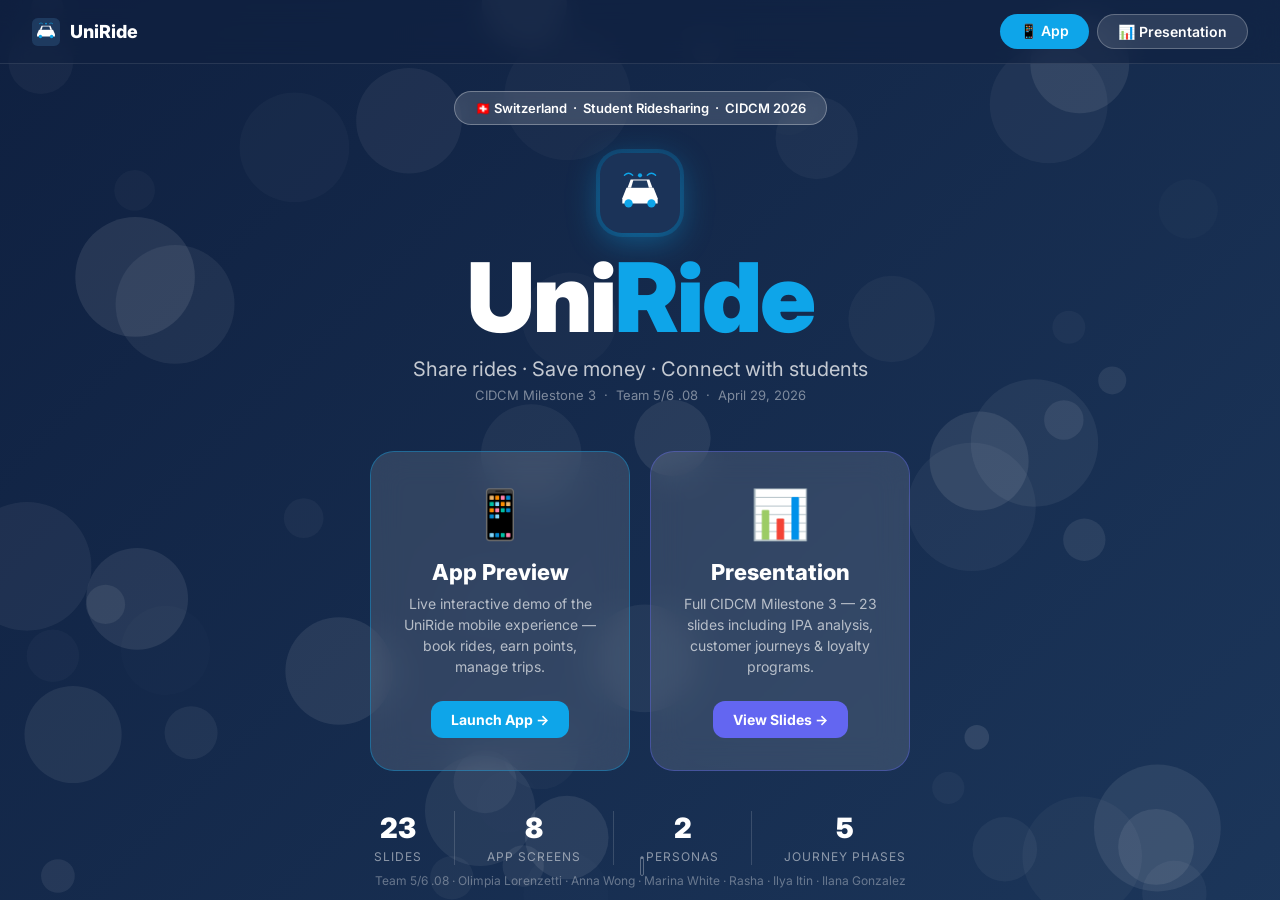
==== web/index.html @ 101ed080 "Initial commit: UniRide web app + presentation" ====
<!DOCTYPE html>
<html lang="en">
<head>
  <meta charset="UTF-8">
  <meta name="viewport" content="width=device-width, initial-scale=1.0">
  <title>UniRide — Student Ridesharing Switzerland</title>
  <link rel="preconnect" href="https://fonts.googleapis.com">
  <link rel="preconnect" href="https://fonts.gstatic.com" crossorigin>
  <link href="https://fonts.googleapis.com/css2?family=Inter:wght@300;400;500;600;700;800;900&display=swap" rel="stylesheet">
  <style>
    *, *::before, *::after { box-sizing: border-box; margin: 0; padding: 0; }

    :root {
      --navy:    #1E3A5F;
      --navy2:   #1B3358;
      --sky:     #0EA5E9;
      --blue:    #2563EB;
      --indigo:  #6366F1;
      --white:   #FFFFFF;
      --bg:      #4A8FD4;
      --glass:   rgba(255,255,255,0.12);
      --glass-b: rgba(255,255,255,0.25);
    }

    html, body {
      height: 100%;
      font-family: 'Inter', system-ui, sans-serif;
      overflow: hidden;
    }

    /* === ANIMATED BACKGROUND === */
    body {
      background: linear-gradient(135deg, #0f2040 0%, #1E3A5F 30%, #0a5fa8 60%, #0EA5E9 100%);
      background-size: 400% 400%;
      animation: gradBG 12s ease infinite;
      position: relative;
    }
    @keyframes gradBG {
      0%   { background-position: 0% 50%; }
      50%  { background-position: 100% 50%; }
      100% { background-position: 0% 50%; }
    }

    /* Particle canvas */
    #particles { position: fixed; inset: 0; pointer-events: none; z-index: 0; }

    /* === TOP NAV === */
    .topnav {
      position: fixed; top: 0; left: 0; right: 0; z-index: 100;
      display: flex; align-items: center; justify-content: space-between;
      padding: 14px 32px;
      background: rgba(15,32,64,0.6);
      backdrop-filter: blur(12px);
      border-bottom: 1px solid rgba(255,255,255,0.1);
    }
    .topnav .nav-logo {
      display: flex; align-items: center; gap: 10px;
      text-decoration: none; color: white; font-weight: 800; font-size: 18px;
    }
    .topnav .nav-links { display: flex; gap: 8px; }
    .topnav a.nav-btn {
      padding: 8px 20px; border-radius: 30px; font-size: 14px; font-weight: 600;
      text-decoration: none; transition: all 0.2s;
    }
    .nav-btn.app   { background: var(--sky); color: white; }
    .nav-btn.pres  { background: var(--glass); color: white; border: 1px solid var(--glass-b); }
    .nav-btn:hover { transform: translateY(-1px); filter: brightness(1.1); }

    /* === HERO === */
    .hero {
      position: relative; z-index: 10;
      height: 100vh;
      display: flex; flex-direction: column;
      align-items: center; justify-content: center;
      text-align: center;
      padding: 80px 24px 24px;
    }

    /* Badge */
    .hero-badge {
      display: inline-flex; align-items: center; gap: 8px;
      background: rgba(255,255,255,0.15);
      border: 1px solid rgba(255,255,255,0.3);
      backdrop-filter: blur(8px);
      padding: 8px 20px; border-radius: 100px;
      font-size: 13px; font-weight: 600; color: white;
      margin-bottom: 28px;
      animation: fadeDown 0.8s ease both;
    }

    /* Logo mark */
    .logo-wrap {
      display: flex; flex-direction: column; align-items: center; gap: 16px;
      margin-bottom: 16px;
      animation: fadeDown 0.9s ease both 0.1s;
    }
    .logo-svg-wrap {
      width: 80px; height: 80px;
      background: var(--navy2);
      border-radius: 22px;
      display: flex; align-items: center; justify-content: center;
      box-shadow: 0 8px 32px rgba(14,165,233,0.4), 0 0 0 4px rgba(14,165,233,0.2);
      transition: transform 0.3s;
    }
    .logo-svg-wrap:hover { transform: scale(1.08) rotate(-3deg); }

    /* Big title */
    .hero-title {
      font-size: clamp(56px, 9vw, 96px);
      font-weight: 900;
      color: white;
      letter-spacing: -2px;
      line-height: 1;
      margin-bottom: 12px;
      animation: fadeDown 1s ease both 0.2s;
    }
    .hero-title span { color: var(--sky); }

    .hero-sub {
      font-size: clamp(16px, 2vw, 20px);
      color: rgba(255,255,255,0.75);
      font-weight: 400;
      margin-bottom: 6px;
      animation: fadeDown 1s ease both 0.3s;
    }
    .hero-sub2 {
      font-size: 13px;
      color: rgba(255,255,255,0.45);
      margin-bottom: 48px;
      animation: fadeDown 1s ease both 0.35s;
    }

    /* === CHOICE CARDS === */
    .choices {
      display: flex; gap: 20px;
      flex-wrap: wrap; justify-content: center;
      animation: fadeUp 1s ease both 0.5s;
    }

    .choice-card {
      width: 260px;
      background: var(--glass);
      border: 1px solid var(--glass-b);
      backdrop-filter: blur(16px);
      border-radius: 24px;
      padding: 32px 28px;
      text-decoration: none;
      color: white;
      transition: all 0.3s cubic-bezier(0.34,1.56,0.64,1);
      cursor: pointer;
      position: relative;
      overflow: hidden;
    }
    .choice-card::before {
      content: '';
      position: absolute; inset: 0;
      background: linear-gradient(135deg, rgba(255,255,255,0.12) 0%, transparent 60%);
      opacity: 0; transition: opacity 0.3s;
    }
    .choice-card:hover { transform: translateY(-8px) scale(1.02); }
    .choice-card:hover::before { opacity: 1; }
    .choice-card.app-card { border-color: rgba(14,165,233,0.4); }
    .choice-card.app-card:hover { box-shadow: 0 20px 60px rgba(14,165,233,0.35); }
    .choice-card.pres-card { border-color: rgba(99,102,241,0.4); }
    .choice-card.pres-card:hover { box-shadow: 0 20px 60px rgba(99,102,241,0.35); }

    .choice-icon {
      font-size: 48px; margin-bottom: 16px;
      display: block;
      animation: float 3s ease-in-out infinite;
    }
    .choice-card.pres-card .choice-icon { animation-delay: 0.5s; }

    .choice-card h2 {
      font-size: 22px; font-weight: 800; margin-bottom: 8px;
    }
    .choice-card p {
      font-size: 14px; color: rgba(255,255,255,0.65); margin-bottom: 24px;
      line-height: 1.5;
    }
    .choice-btn {
      display: inline-flex; align-items: center; gap: 6px;
      background: white; color: var(--navy2);
      padding: 10px 20px; border-radius: 12px;
      font-size: 14px; font-weight: 700;
      transition: all 0.2s;
    }
    .choice-card.app-card .choice-btn { background: var(--sky); color: white; }
    .choice-card.pres-card .choice-btn { background: var(--indigo); color: white; }
    .choice-card:hover .choice-btn { transform: translateX(3px); }

    /* Stats row */
    .stats-row {
      display: flex; gap: 32px;
      margin-top: 40px;
      animation: fadeUp 1s ease both 0.7s;
    }
    .stat { text-align: center; }
    .stat-n {
      font-size: 28px; font-weight: 900; color: white;
      display: block;
    }
    .stat-l {
      font-size: 12px; color: rgba(255,255,255,0.5); text-transform: uppercase; letter-spacing: 1px;
    }
    .stat-div { width: 1px; background: rgba(255,255,255,0.15); }

    /* Footer */
    .footer {
      position: fixed; bottom: 0; left: 0; right: 0;
      padding: 12px;
      text-align: center;
      font-size: 12px;
      color: rgba(255,255,255,0.35);
      z-index: 10;
    }

    /* Animations */
    @keyframes fadeDown {
      from { opacity: 0; transform: translateY(-20px); }
      to   { opacity: 1; transform: translateY(0); }
    }
    @keyframes fadeUp {
      from { opacity: 0; transform: translateY(20px); }
      to   { opacity: 1; transform: translateY(0); }
    }
    @keyframes float {
      0%, 100% { transform: translateY(0px); }
      50%       { transform: translateY(-8px); }
    }

    /* Scroll hint */
    .scroll-hint {
      position: absolute; bottom: 24px; left: 50%; transform: translateX(-50%);
      color: rgba(255,255,255,0.4); font-size: 12px;
      display: flex; flex-direction: column; align-items: center; gap: 6px;
      animation: fadeUp 1s ease both 1s;
    }
    .scroll-dot {
      width: 4px; height: 20px; border: 1px solid rgba(255,255,255,0.3);
      border-radius: 4px; position: relative; overflow: hidden;
    }
    .scroll-dot::after {
      content: ''; position: absolute; top: -6px; left: 0; right: 0;
      height: 8px; background: rgba(255,255,255,0.5); border-radius: 4px;
      animation: scrollDot 1.5s ease infinite;
    }
    @keyframes scrollDot {
      from { top: -6px; } to { top: 18px; }
    }

    @media (max-width: 600px) {
      .choices { flex-direction: column; align-items: center; }
      .choice-card { width: 100%; max-width: 320px; }
      .stats-row { gap: 16px; }
      .topnav { padding: 12px 16px; }
    }
  </style>
</head>
<body>
  <canvas id="particles"></canvas>

  <!-- TOP NAV -->
  <nav class="topnav">
    <a href="index.html" class="nav-logo">
      <svg width="28" height="28" viewBox="0 0 100 100" fill="none">
        <rect width="100" height="100" rx="20" fill="#1E3A5F"/>
        <path d="M18 58 L25 42 L75 42 L82 58 L82 66 L18 66 Z" fill="white"/>
        <path d="M28 42 L34 28 L66 28 L72 42" fill="white"/>
        <circle cx="30" cy="66" r="6" fill="#0EA5E9"/>
        <circle cx="70" cy="66" r="6" fill="#0EA5E9"/>
        <path d="M35 42 L38 30 L62 30 L65 42 Z" fill="#1E3A5F"/>
        <circle cx="50" cy="20" r="3" fill="#0EA5E9"/>
        <path d="M38 20 Q32 14 26 20" stroke="#0EA5E9" fill="none" stroke-width="2" stroke-linecap="round"/>
        <path d="M62 20 Q68 14 74 20" stroke="#0EA5E9" fill="none" stroke-width="2" stroke-linecap="round"/>
      </svg>
      UniRide
    </a>
    <div class="nav-links">
      <a href="app.html" class="nav-btn app">📱 App</a>
      <a href="presentation.html" class="nav-btn pres">📊 Presentation</a>
    </div>
  </nav>

  <!-- HERO -->
  <main class="hero">
    <div class="hero-badge">🇨🇭 Switzerland &nbsp;·&nbsp; Student Ridesharing &nbsp;·&nbsp; CIDCM 2026</div>

    <div class="logo-wrap">
      <div class="logo-svg-wrap">
        <svg width="52" height="52" viewBox="0 0 100 100" fill="none">
          <path d="M16 60 L24 40 L76 40 L84 60 L84 70 L16 70 Z" fill="white"/>
          <path d="M26 40 L32 24 L68 24 L74 40" fill="white"/>
          <circle cx="28" cy="70" r="8" fill="#0EA5E9"/>
          <circle cx="72" cy="70" r="8" fill="#0EA5E9"/>
          <path d="M33 40 L37 26 L63 26 L67 40 Z" fill="#1E3A5F"/>
          <circle cx="50" cy="16" r="4" fill="#0EA5E9"/>
          <path d="M36 16 Q28 8 20 16" stroke="#0EA5E9" fill="none" stroke-width="2.5" stroke-linecap="round"/>
          <path d="M64 16 Q72 8 80 16" stroke="#0EA5E9" fill="none" stroke-width="2.5" stroke-linecap="round"/>
        </svg>
      </div>
    </div>

    <h1 class="hero-title">Uni<span>Ride</span></h1>
    <p class="hero-sub">Share rides · Save money · Connect with students</p>
    <p class="hero-sub2">CIDCM Milestone 3 &nbsp;·&nbsp; Team 5/6 .08 &nbsp;·&nbsp; April 29, 2026</p>

    <!-- CHOICE CARDS -->
    <div class="choices">
      <a href="app.html" class="choice-card app-card">
        <span class="choice-icon">📱</span>
        <h2>App Preview</h2>
        <p>Live interactive demo of the UniRide mobile experience — book rides, earn points, manage trips.</p>
        <span class="choice-btn">Launch App →</span>
      </a>

      <a href="presentation.html" class="choice-card pres-card">
        <span class="choice-icon">📊</span>
        <h2>Presentation</h2>
        <p>Full CIDCM Milestone 3 — 23 slides including IPA analysis, customer journeys & loyalty programs.</p>
        <span class="choice-btn">View Slides →</span>
      </a>
    </div>

    <!-- STATS -->
    <div class="stats-row">
      <div class="stat">
        <span class="stat-n" data-count="23">0</span>
        <span class="stat-l">Slides</span>
      </div>
      <div class="stat-div"></div>
      <div class="stat">
        <span class="stat-n" data-count="8">0</span>
        <span class="stat-l">App Screens</span>
      </div>
      <div class="stat-div"></div>
      <div class="stat">
        <span class="stat-n" data-count="2">0</span>
        <span class="stat-l">Personas</span>
      </div>
      <div class="stat-div"></div>
      <div class="stat">
        <span class="stat-n" data-count="5">0</span>
        <span class="stat-l">Journey Phases</span>
      </div>
    </div>

    <div class="scroll-hint">
      <div class="scroll-dot"></div>
    </div>
  </main>

  <footer class="footer">
    Team 5/6 .08 · Olimpia Lorenzetti · Anna Wong · Marina White · Rasha · Ilya Itin · Ilana Gonzalez
  </footer>

  <script>
    // === PARTICLE SYSTEM ===
    const canvas = document.getElementById('particles');
    const ctx = canvas.getContext('2d');
    let W = canvas.width = window.innerWidth;
    let H = canvas.height = window.innerHeight;

    window.addEventListener('resize', () => {
      W = canvas.width = window.innerWidth;
      H = canvas.height = window.innerHeight;
    });

    const particles = Array.from({length: 55}, () => ({
      x: Math.random() * W,
      y: Math.random() * H,
      r: Math.random() * 60 + 10,
      dx: (Math.random() - 0.5) * 0.3,
      dy: (Math.random() - 0.5) * 0.3,
      a: Math.random() * 0.07 + 0.02,
      phase: Math.random() * Math.PI * 2
    }));

    let t = 0;
    function draw() {
      ctx.clearRect(0, 0, W, H);
      t += 0.005;
      particles.forEach(p => {
        p.x += p.dx; p.y += p.dy;
        if (p.x < -p.r) p.x = W + p.r;
        if (p.x > W + p.r) p.x = -p.r;
        if (p.y < -p.r) p.y = H + p.r;
        if (p.y > H + p.r) p.y = -p.r;
        const pulse = p.a + Math.sin(t + p.phase) * 0.02;
        ctx.beginPath();
        ctx.arc(p.x, p.y, p.r, 0, Math.PI * 2);
        ctx.fillStyle = `rgba(255,255,255,${pulse})`;
        ctx.fill();
      });
      requestAnimationFrame(draw);
    }
    draw();

    // === COUNTER ANIMATION ===
    const counters = document.querySelectorAll('[data-count]');
    const io = new IntersectionObserver(entries => {
      entries.forEach(e => {
        if (e.isIntersecting) {
          const el = e.target;
          const target = +el.dataset.count;
          let cur = 0;
          const step = target / 40;
          const timer = setInterval(() => {
            cur = Math.min(cur + step, target);
            el.textContent = Math.round(cur);
            if (cur >= target) clearInterval(timer);
          }, 30);
          io.unobserve(el);
        }
      });
    });
    counters.forEach(c => io.observe(c));

    // === KEYBOARD SHORTCUTS ===
    document.addEventListener('keydown', e => {
      if (e.key === 'a' || e.key === 'A') window.location.href = 'app.html';
      if (e.key === 'p' || e.key === 'P') window.location.href = 'presentation.html';
    });
  </script>
</body>
</html>
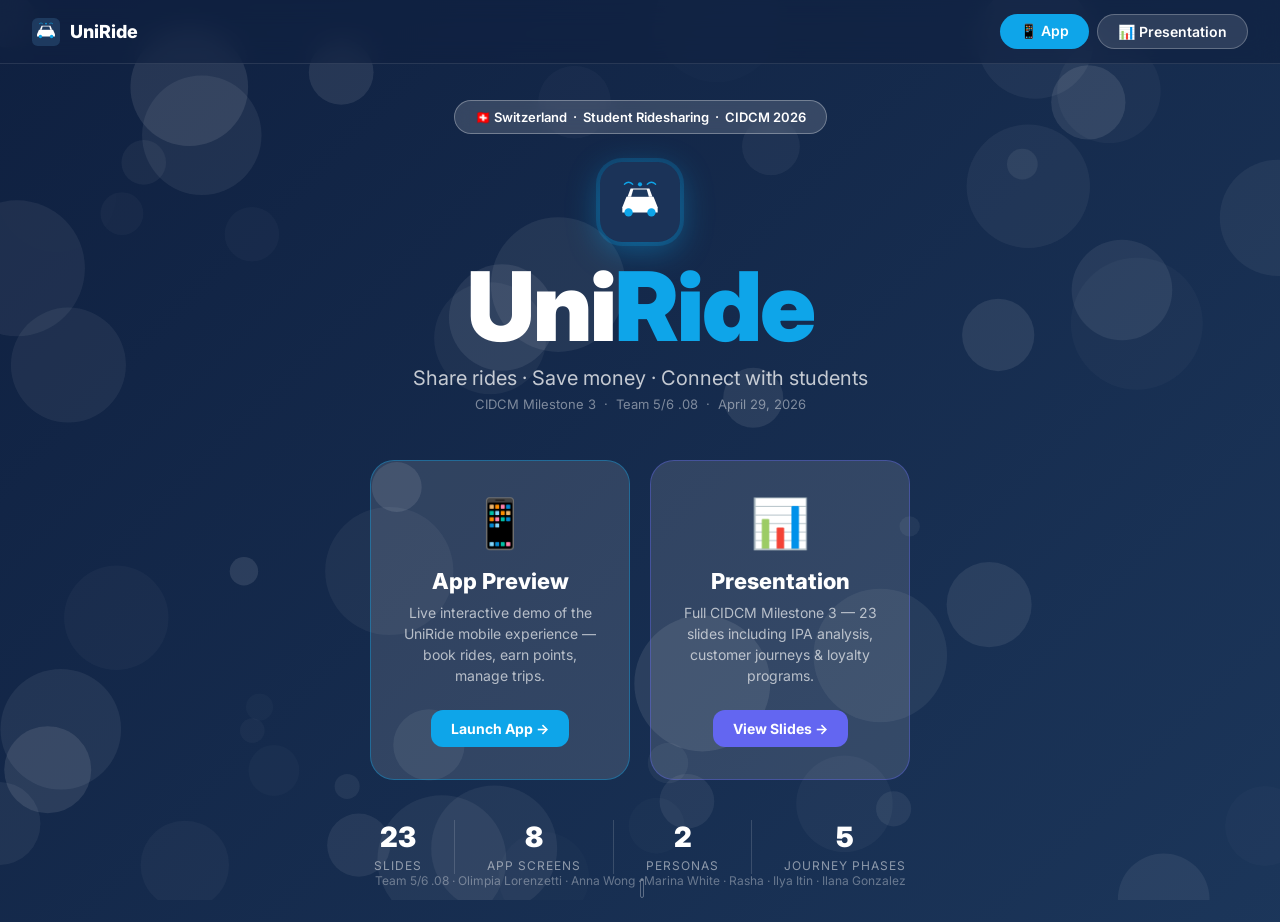
==== commit 9758ad30: "Fix index.html overflow hidden blocking scroll" ====
--- a/web/index.html
+++ b/web/index.html
@@ -23,9 +23,9 @@
     }
 
     html, body {
-      height: 100%;
+      min-height: 100%;
       font-family: 'Inter', system-ui, sans-serif;
-      overflow: hidden;
+      overflow-x: hidden;
     }
 
     /* === ANIMATED BACKGROUND === */
@@ -69,11 +69,11 @@
     /* === HERO === */
     .hero {
       position: relative; z-index: 10;
-      height: 100vh;
+      min-height: 100vh;
       display: flex; flex-direction: column;
       align-items: center; justify-content: center;
       text-align: center;
-      padding: 80px 24px 24px;
+      padding: 100px 24px 48px;
     }
 
     /* Badge */
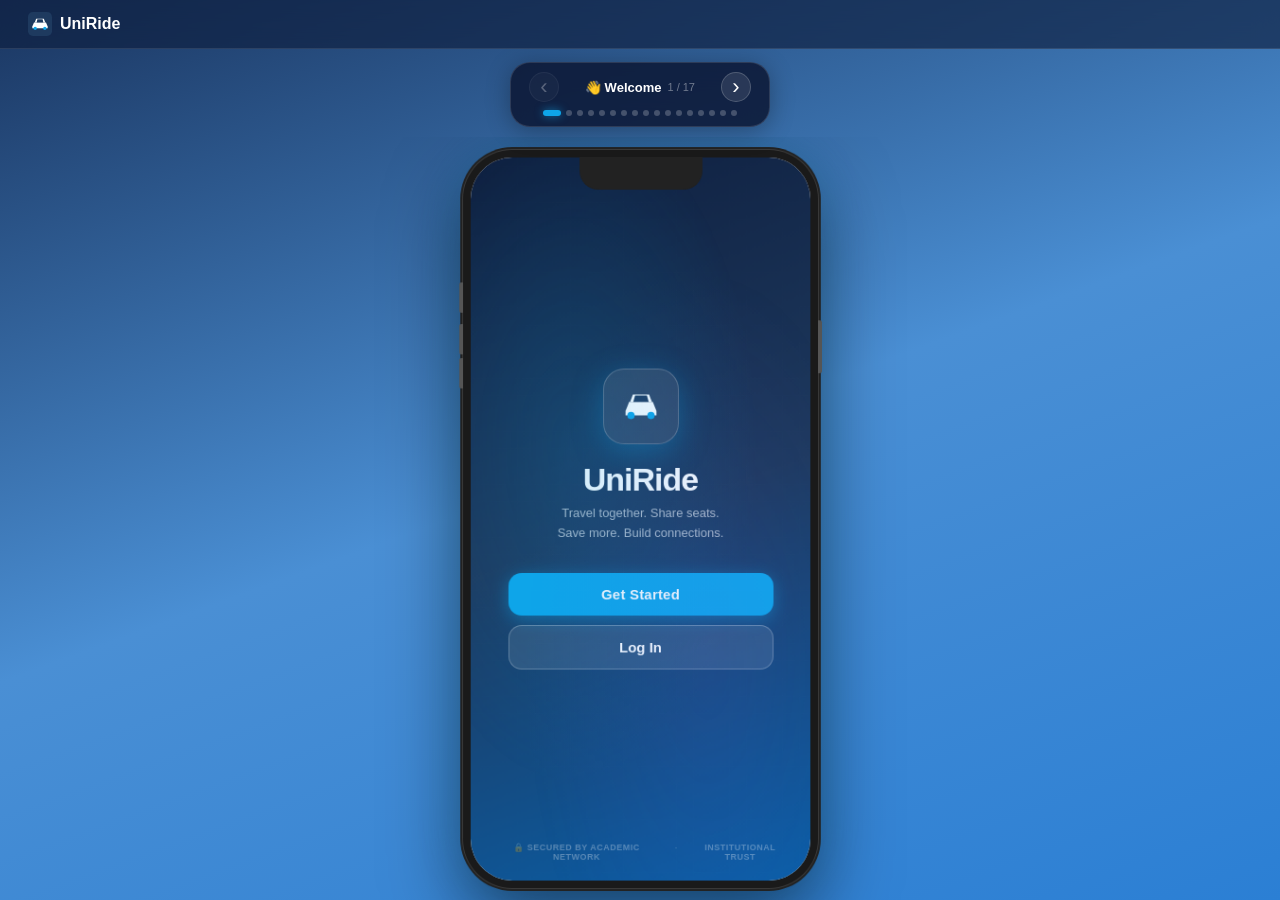
==== commit df9acc49: "Landing: redirect index.html directly to app.html, remove nav links to landing/presentation" ====
--- a/web/index.html
+++ b/web/index.html
@@ -3,7 +3,8 @@
 <head>
   <meta charset="UTF-8">
   <meta name="viewport" content="width=device-width, initial-scale=1.0">
-  <title>UniRide — Student Ridesharing Switzerland</title>
+  <meta http-equiv="refresh" content="0; url=app.html">
+  <title>UniRide</title>
   <link rel="preconnect" href="https://fonts.googleapis.com">
   <link rel="preconnect" href="https://fonts.gstatic.com" crossorigin>
   <link href="https://fonts.googleapis.com/css2?family=Inter:wght@300;400;500;600;700;800;900&display=swap" rel="stylesheet">
